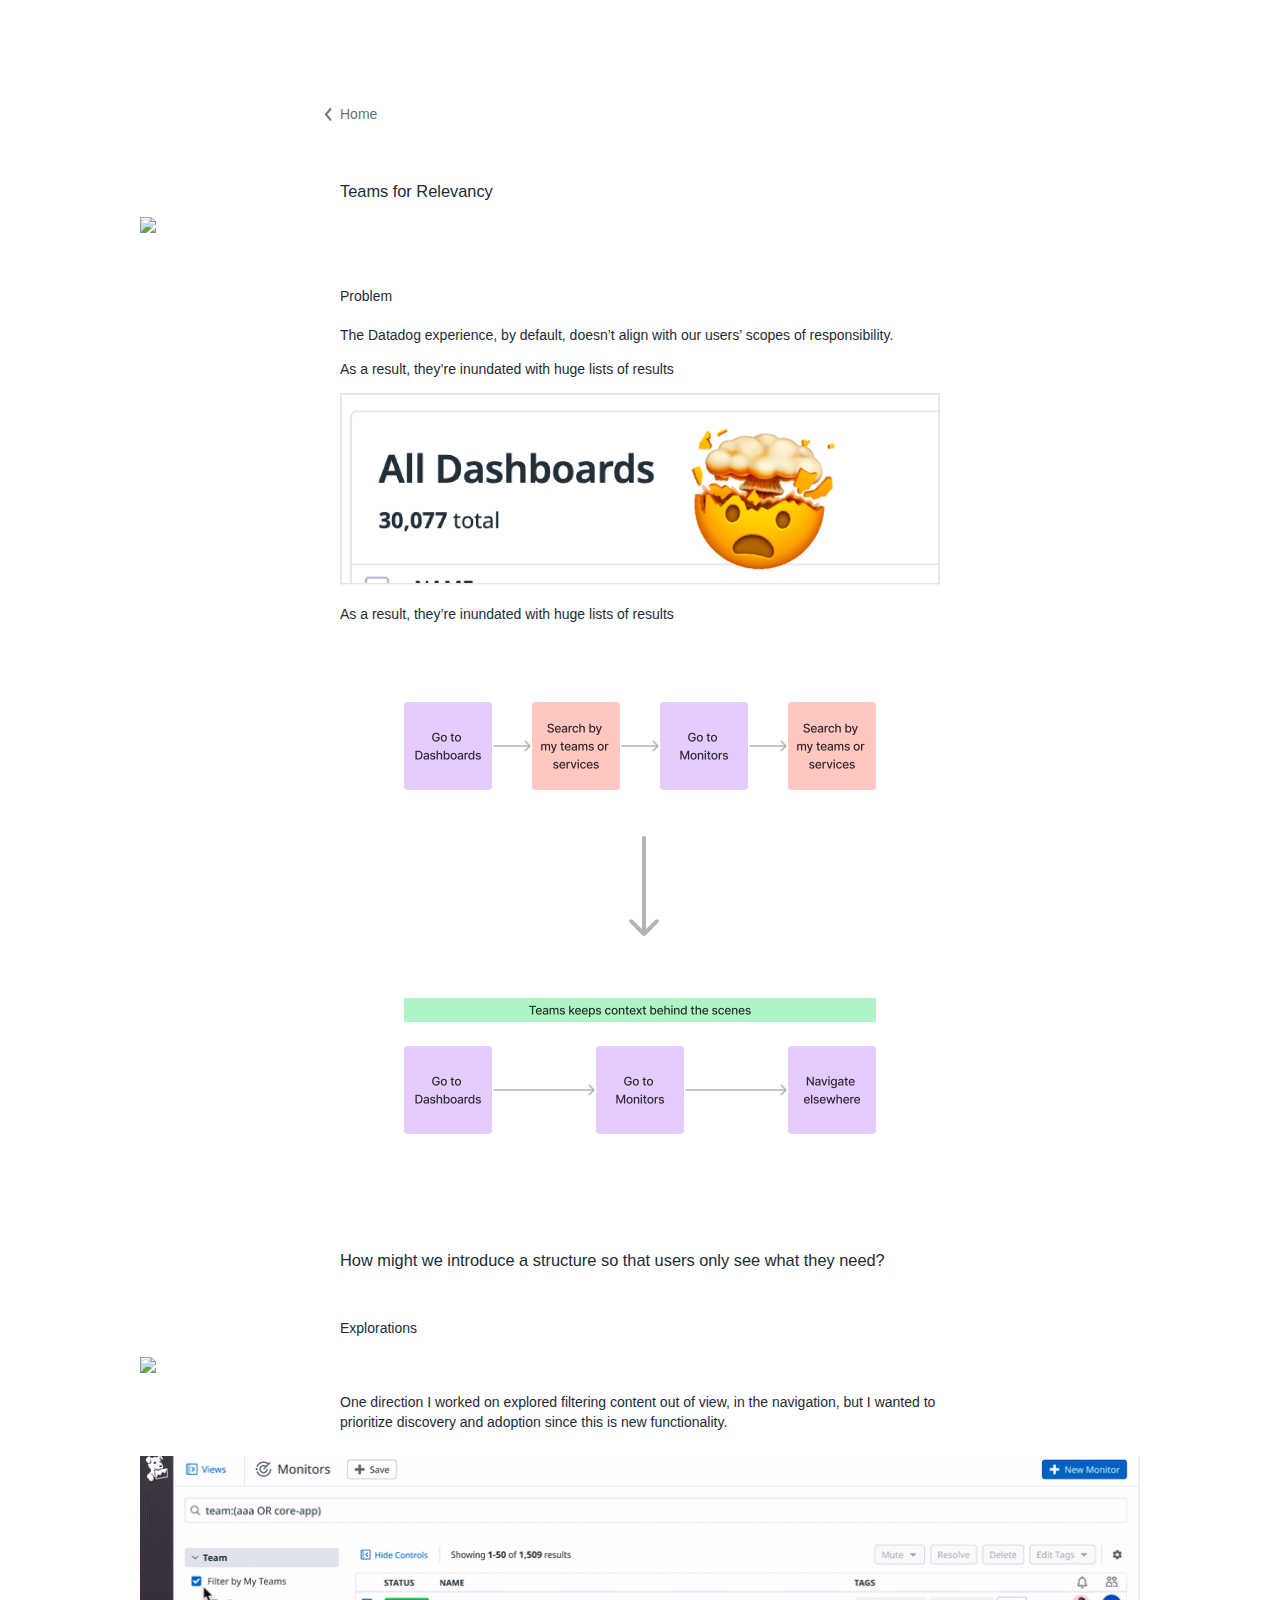
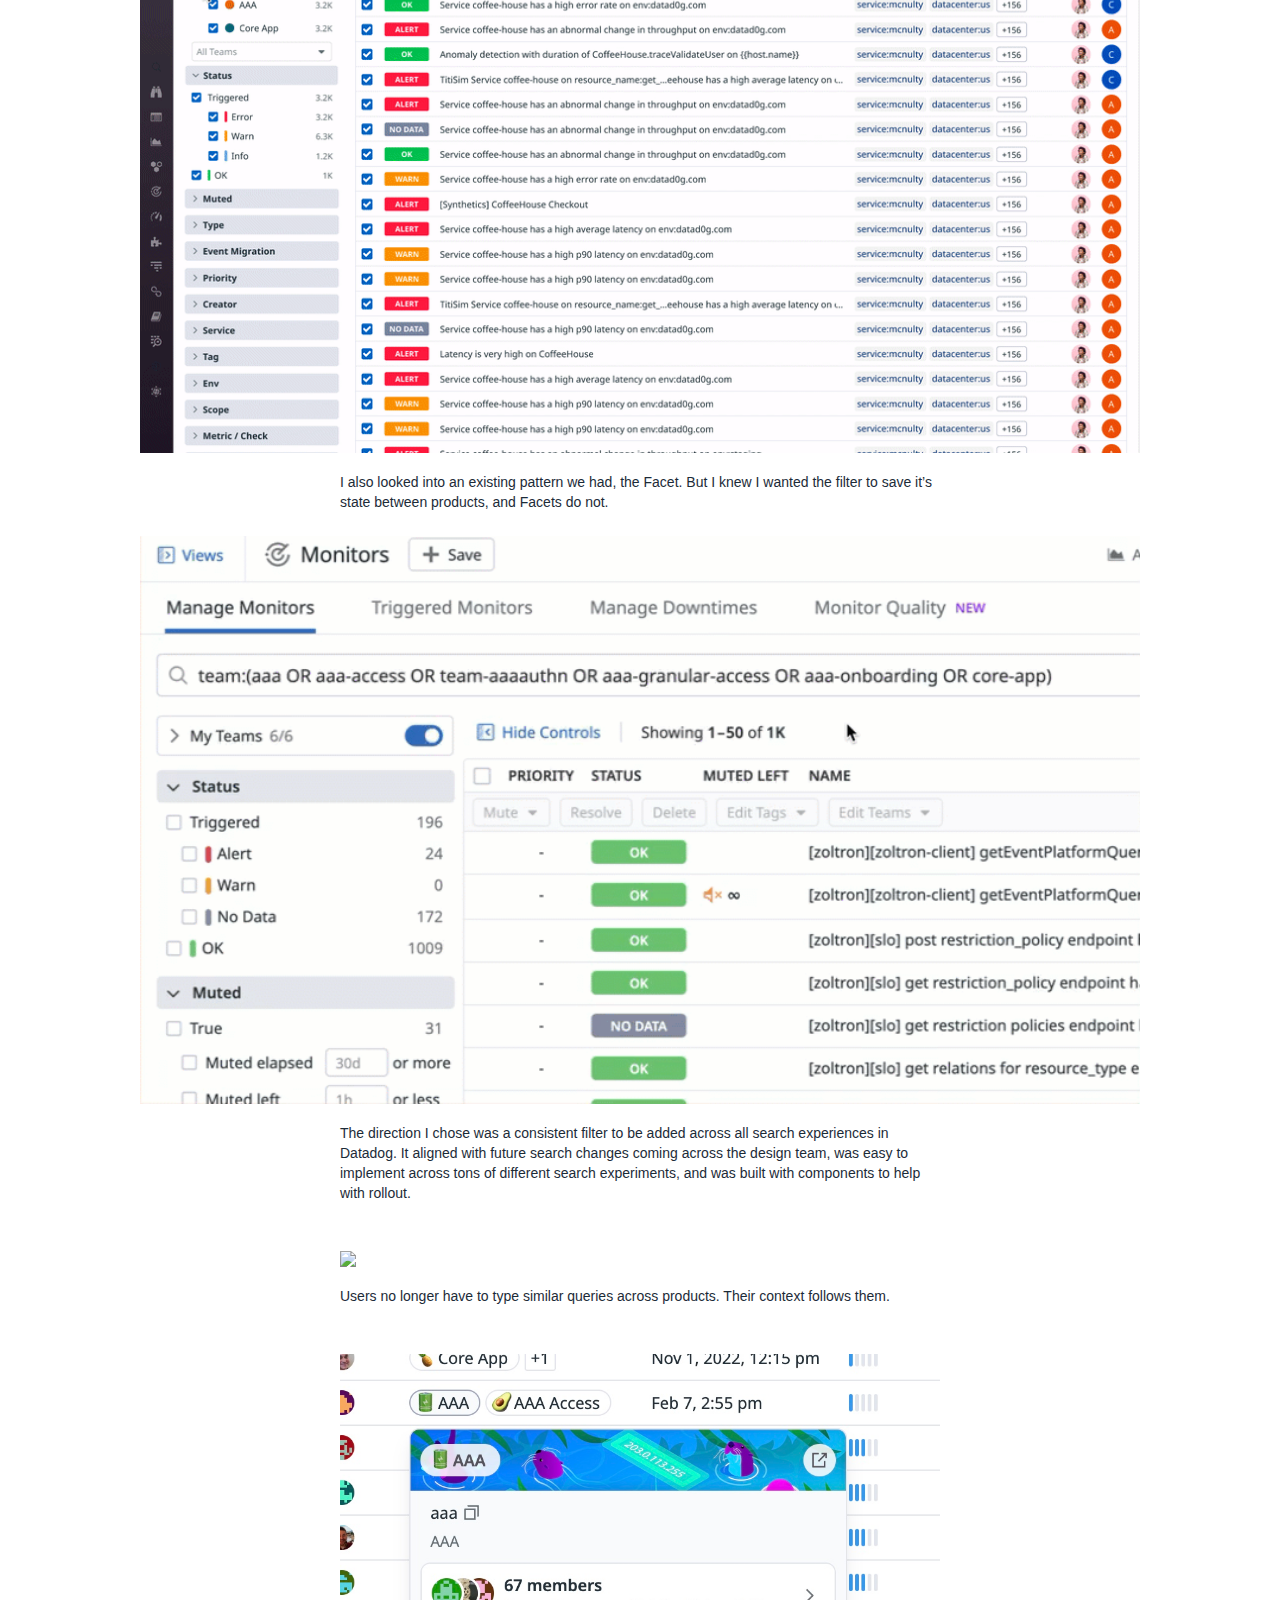
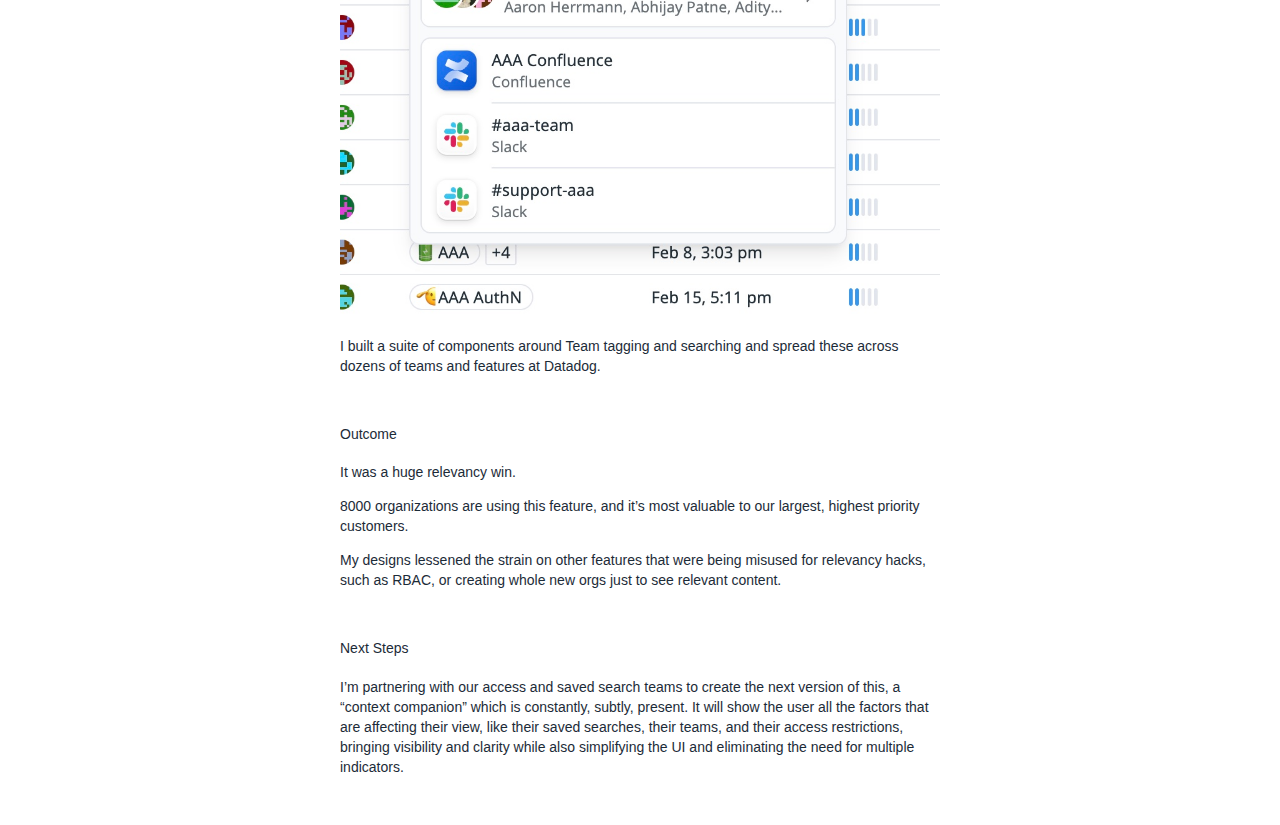
==== projects/team-filter.html @ fc471857 "all content added, styles to be cleaned up" ====
<!DOCTYPE html>
<html lang="en">
  <head>
    <meta charset="UTF-8">
    <meta name="viewport" content="width=device-width, initial-scale=1.0">
    <meta http-equiv="X-UA-Compatible" content="ie=edge">
    <title>Gianni Mancinelli</title>
    <link rel="stylesheet" href="../styles.css">
    <link rel="shortcut icon" type="image/x-icon" href="favicon.ico"/>
  </head>

  <body>
    <div class="project-page">
        <a class="link project-page__link" href="../index.html"><img src="../assets/ui/chevron-left.svg" />Home</a>
        <h3 class="project-page__header">Teams for Relevancy</h3>
        <section class="project-page__section">
          <img class="project-page__image full-bleed" src="../assets/images/TeamsRelevancy.gif" />
        </section>
        <section class="project-page__section">
          <h4 class="project-page__section-header">Problem</h4>          
          <p>
            The Datadog experience, by default, doesn’t align with our users’ scopes of responsibility.
          </p>
          <p>
            As a result, they’re inundated with huge lists of results
          </p>
          <img class="project-page__image" src="../assets/images/Imagesof50kresults.png" />
          <p>
            As a result, they’re inundated with huge lists of results
          </p>
          <img class="project-page__image" src="../assets/images/SimpleUserFlowSayingDashboards.png" />
        </section>
        <h3 class="project-page__subheader">How might we introduce a structure so that users only see what they need?</h3>
        <section class="project-page__section">
          <h4 class="project-page__section-header">Explorations</h4>
          <img class="project-page__image full-bleed" src="../assets/images/NavOnly.gif" />
          <p class="project-page__image-description primary">
            One direction I worked on explored filtering content out of view, in the navigation, but I wanted to prioritize discovery and adoption since this is new functionality.
          </p>
          <img class="project-page__image full-bleed" src="../assets/images/facet.gif" />
          <p class="project-page__image-description primary">
            I also looked into an existing pattern we had, the Facet. But I knew I wanted the filter to save it’s state between products, and Facets do not.
          </p>
          <img class="project-page__image full-bleed" src="../assets/images/TeamsFilter.gif" />
          <p class="project-page__image-description primary">
            The direction I chose was a consistent filter to be added across all search experiences in Datadog. It aligned with future search changes coming across the design team, was easy to implement across tons of different search experiments, and was built with components to help with rollout.
          </p>
        </section>
        <section class="project-page__section">
            <img class="project-page__image" src="../assets/images/TeamsRelevancy.gif" />
            <p class="project-page__image-description primary">
                Users no longer have to type similar queries across products. Their context follows them.
            </p>
        </section>
        <section class="project-page__section">
            <img class="project-page__image" src="../assets/images/teampillpopover.jpg" />
            <p class="project-page__image-description primary">
                I built a suite of components around Team tagging and searching and spread these across dozens of teams and features at Datadog.
            </p>
        </section>
        <section class="project-page__section">
            <h4 class="project-page__section-header">Outcome</h4>
            <p>
                It was a huge relevancy win.
            </p>
            <p>
                8000 organizations are using this feature, and it’s most valuable to our largest, highest priority customers.
            </p>
            <p>
                My designs lessened the strain on other features that were being misused for relevancy hacks, such as RBAC, or creating whole new orgs just to see relevant content.
            </p>
        </section>
        <section class="project-page__section">
            <h4 class="project-page__section-header">Next Steps</h4>
            <p>
                I’m partnering with our access and saved search teams to create the next version of this, a “context companion” which is constantly, subtly, present. It will show the user all the factors that are affecting their view, like their saved searches, their teams, and their access restrictions, bringing visibility and clarity while also simplifying the UI and eliminating the need for multiple indicators.
            </p>
        </section>
      </div>
	
    <script src="index.js"></script>
  </body>
</html>
---- styles.css ----
@font-face {
    font-family: AntiFont;
    src: url("./assets/fonts/AntiDesign-Anti-Font-4.otf") format("opentype");
}

body {
    font-size: 14px;
    font-family: -apple-system, BlinkMacSystemFont, sans-serif;
    font-weight: 200;
    color: #1C2B38;
}

#header {
    width: 540px;
    margin-bottom: 104px;
}

#header text {
    font-family: AntiFont;
}

#about {
    max-width: fit-content;
    margin: 250px auto 180px auto;
}

#personal {
    max-width: fit-content;
    margin: auto;
}

#contact {
    margin-top: 16px;
}

.link {
    margin: 0;
    opacity: 68%;
    display: block;
    text-decoration: inherit;
    color: inherit;
    width: fit-content;
}

.link:hover {
    text-decoration: none;
    opacity: 100%;;
}

#project-list {
   display: flex;
   flex-direction: column; 
   align-items: center;
}

.project {
    color: inherit;
    text-decoration: inherit;
    max-width: 600px;
    width: 100%;
    border: 2px solid;
    border-color: #666D74;
    margin-bottom: 80px;
}

.project img {
    max-width: 100%;
    display: block;
}

.project-details {
    border-top: 2px solid;
    border-color: #666D74;
    padding: 24px;
}

.project-details .title {
    font-weight: 600;
    margin-top: 0px;
}

.project-details p {
    margin-bottom: 0px;
}

.project-page {
    box-sizing: border-box; 
    margin: auto;
    max-width: 1000px;
}

.project-page * {
    padding: 0 200px 0 200px;
}

.project-page section {
    padding: 0;
}

.project-page .full-bleed {
    padding: 0;
}

.project-page__header {
    font-weight: 450;
}

.project-page__subheader {
    font-weight: 450;
    margin-bottom: 48px;
}

.project-page__image {
    width: 100%;
    box-sizing: border-box;
}

.project-page__section {
    margin-bottom: 48px;
    line-height: 20px;
}

.project-page__section-header {
    font-weight: 500;
}

.project-page__image-description {
    opacity: 68%;
    font-size: 14px;
    text-align: center;
    margin-bottom: 24px;
}

.project-page__image-description.primary {
    opacity: 100%;
    text-align: left;
}

.project-page__link {
    display: flex;
    align-items: center;
    margin-top: 102px;
    margin-bottom: 56px;
    margin-left: -24px;
}

.project-page__link img {
    padding: 0px;
}

.project-page li {
    padding: 0px;
}

.project-page ul {
    margin-left: 24px;
}

@media screen and (max-width: 1063px) {
    #home-page {
        margin: auto 22px auto 22px;
    }

    #header {
        margin-bottom: 42px;
        white-space: nowrap;
        margin-left: auto;
        width: 100%;
    }

    #about {
        margin: 106px 0 72px 0;
        max-width: none;
    }

    #personal {
        margin: initial;
        max-width: none;
    }

    .project-page {
        max-width: 280px;
    }

    .project-page__link {
        margin-top: 52px;
    }

    .project-page * {
        padding: 0;
    }
    
}
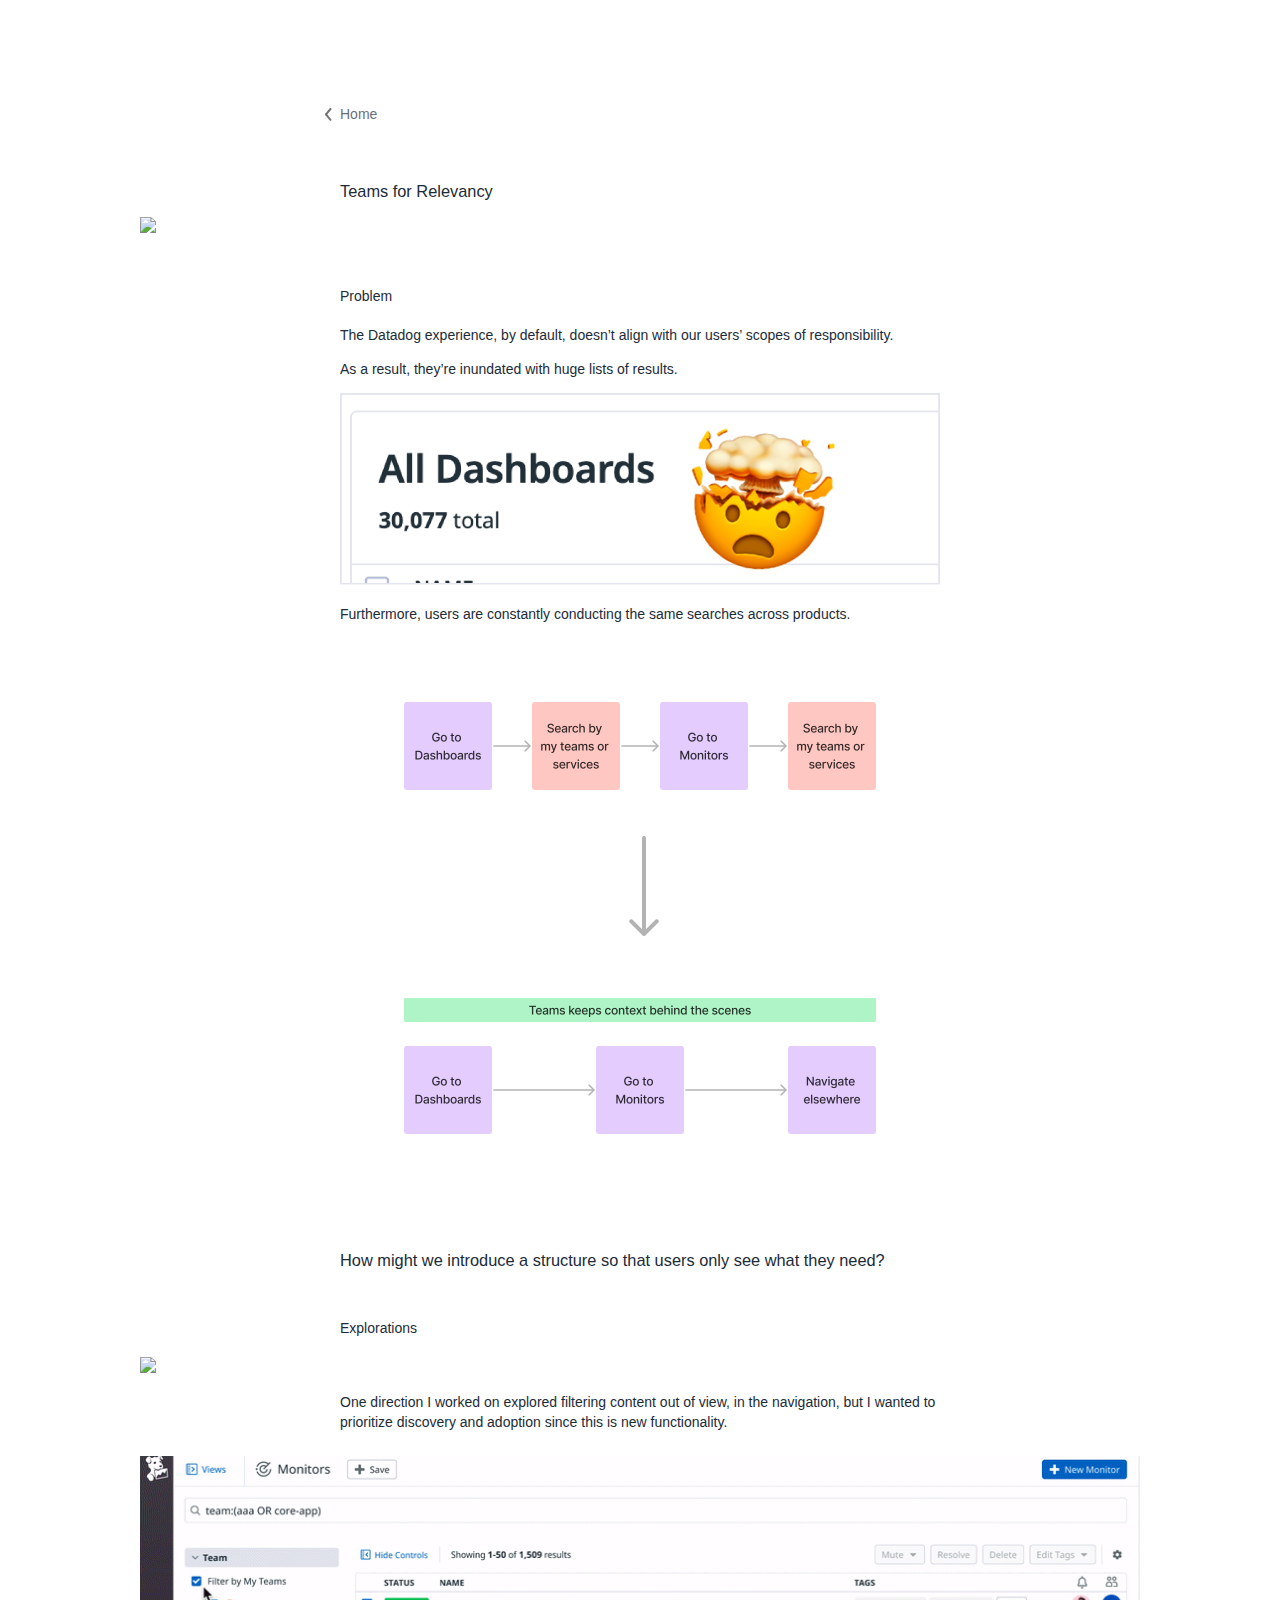
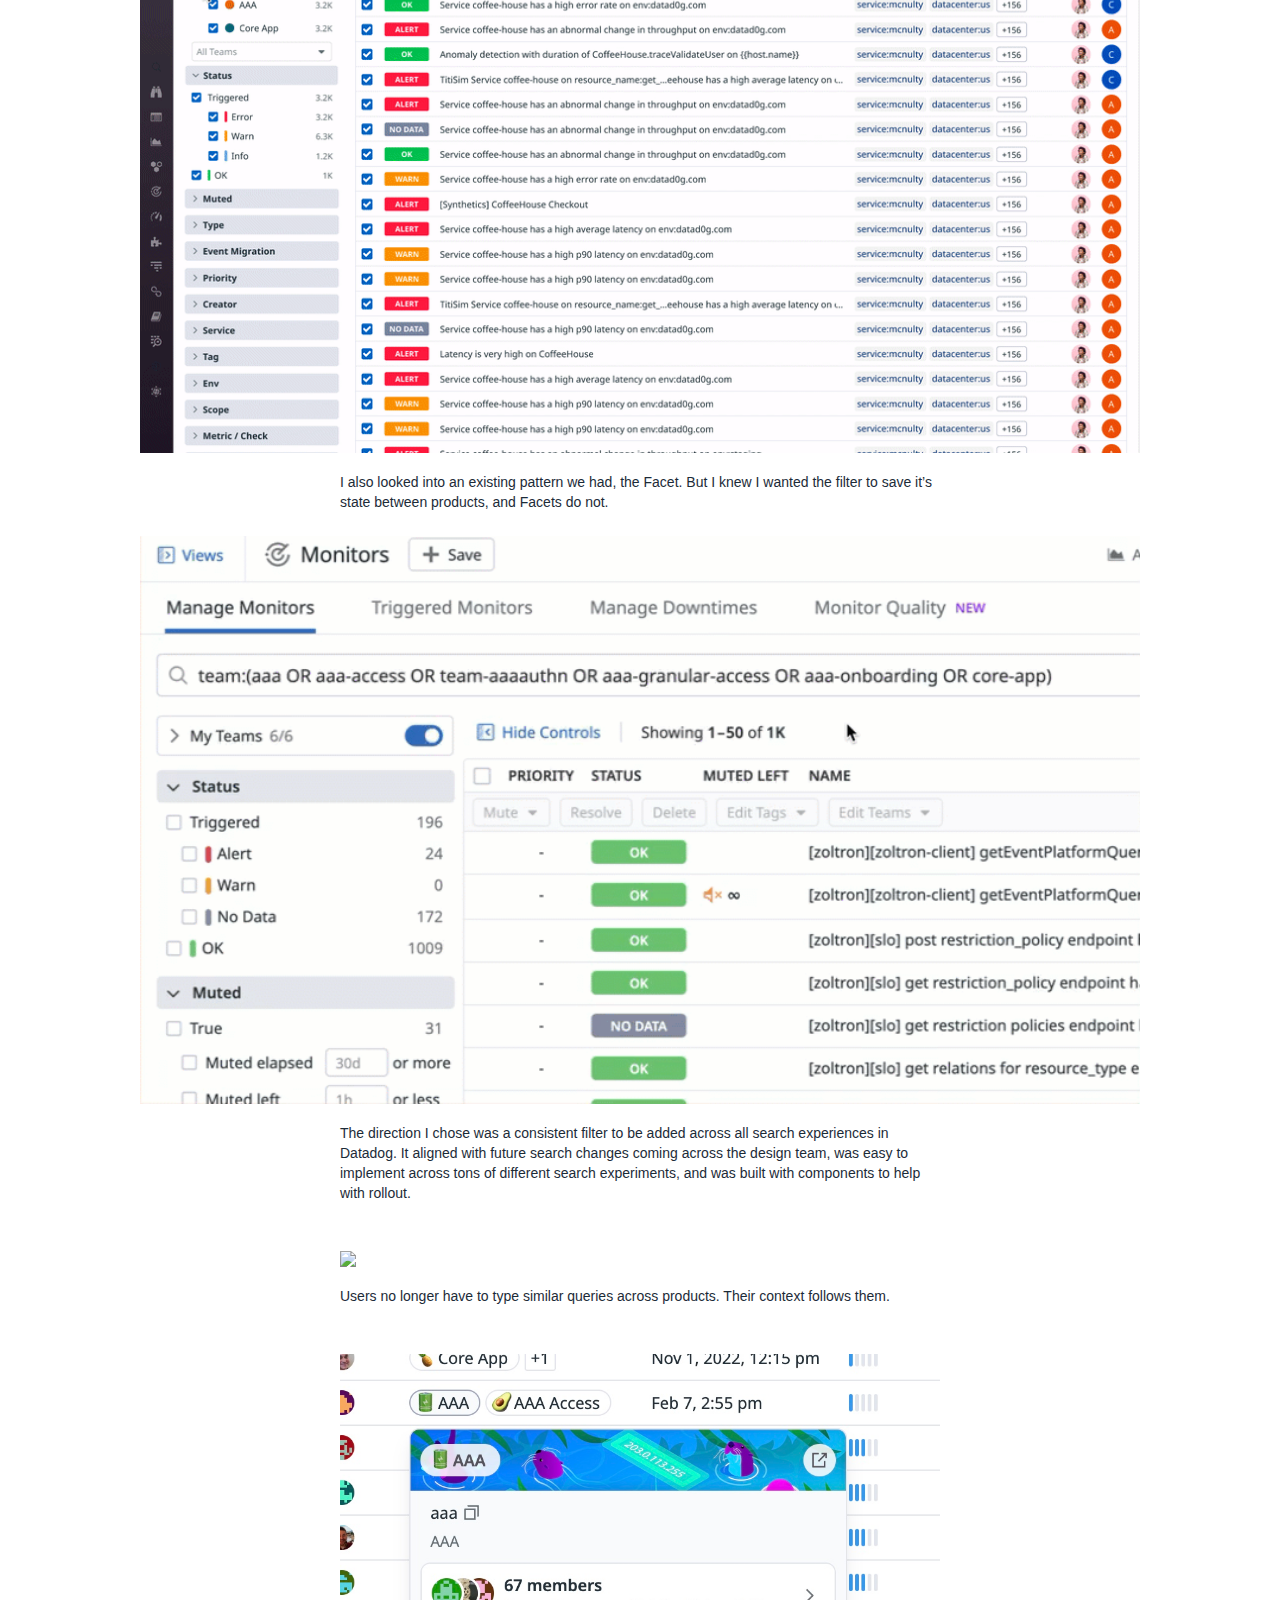
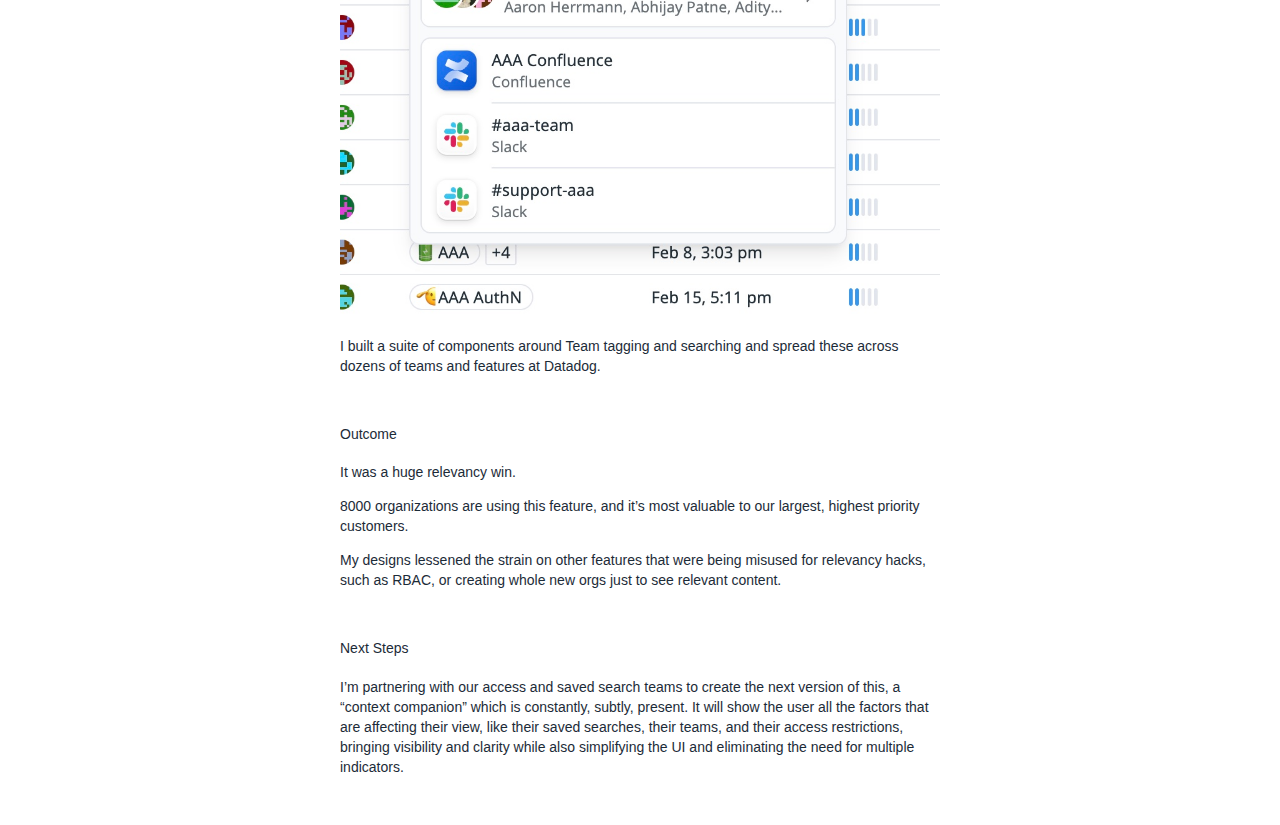
==== commit a1d0cf0e: "Update team-filter.html" ====
--- a/projects/team-filter.html
+++ b/projects/team-filter.html
@@ -22,11 +22,11 @@
             The Datadog experience, by default, doesn’t align with our users’ scopes of responsibility.
           </p>
           <p>
-            As a result, they’re inundated with huge lists of results
+            As a result, they’re inundated with huge lists of results.
           </p>
           <img class="project-page__image" src="../assets/images/Imagesof50kresults.png" />
           <p>
-            As a result, they’re inundated with huge lists of results
+            Furthermore, users are constantly conducting the same searches across products.
           </p>
           <img class="project-page__image" src="../assets/images/SimpleUserFlowSayingDashboards.png" />
         </section>
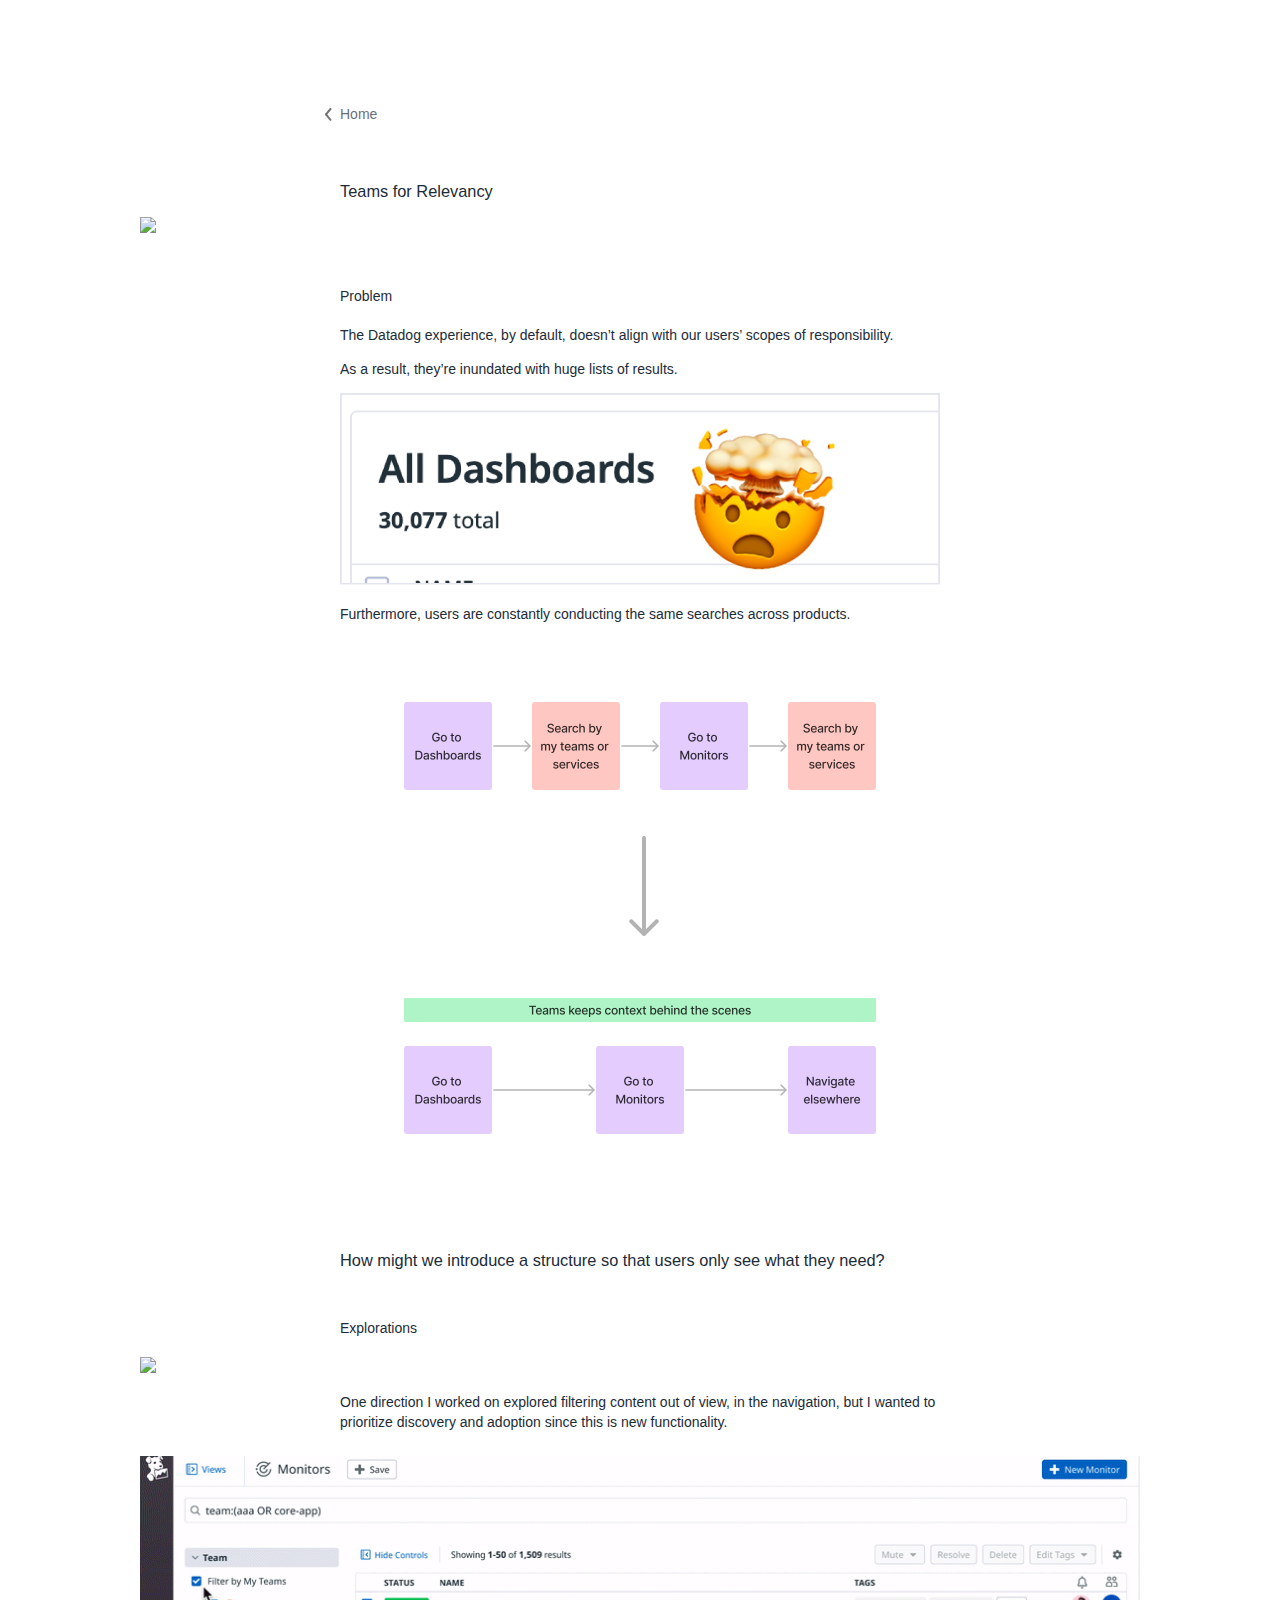
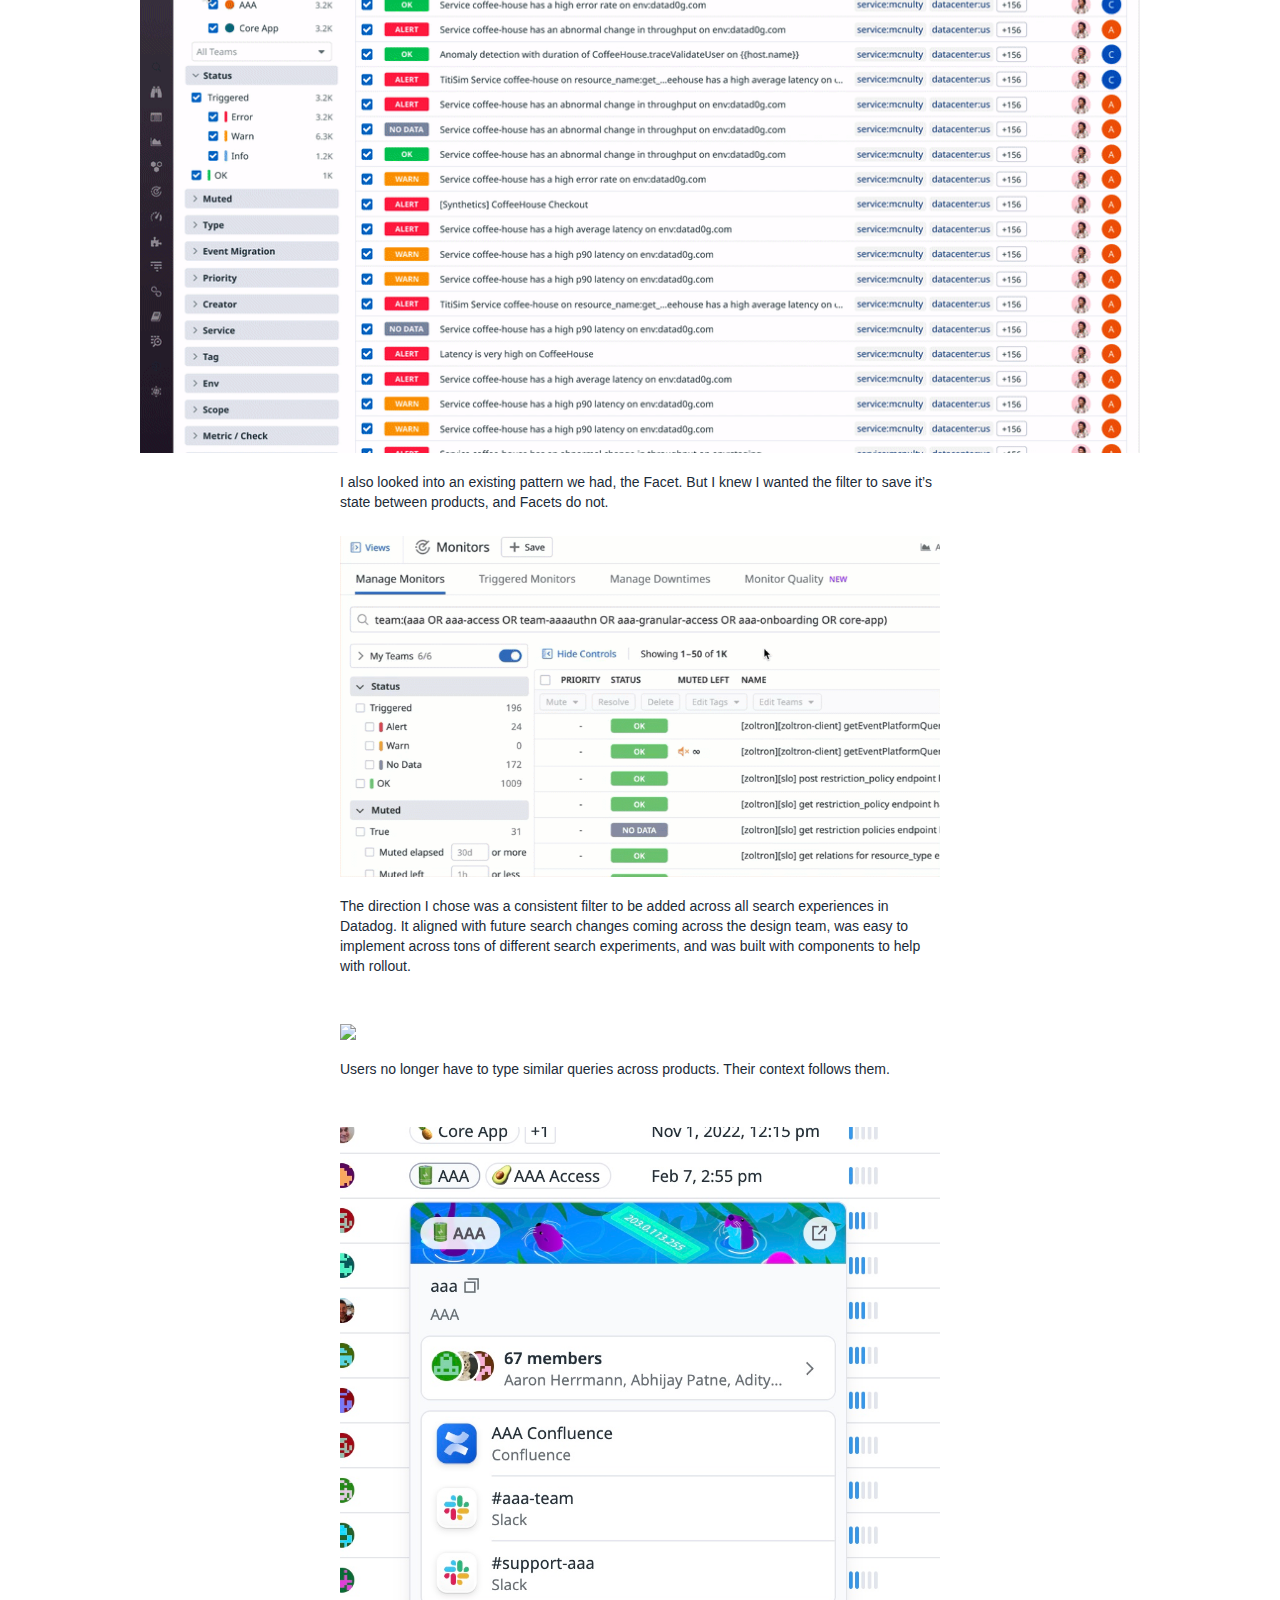
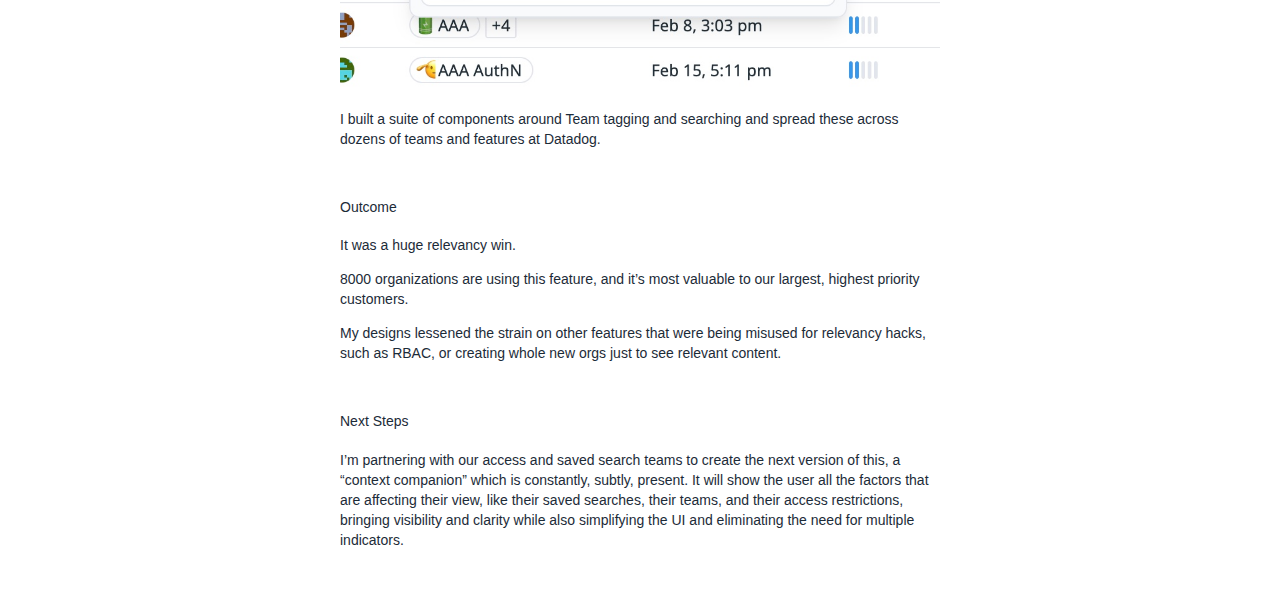
==== commit a8eaff5b: "new back link href" ====
--- a/projects/team-filter.html
+++ b/projects/team-filter.html
@@ -6,12 +6,12 @@
     <meta http-equiv="X-UA-Compatible" content="ie=edge">
     <title>Gianni Mancinelli</title>
     <link rel="stylesheet" href="../styles.css">
-    <link rel="shortcut icon" type="image/x-icon" href="favicon.ico"/>
+    <link rel="shortcut icon" type="image/x-icon" href="../assets/images/favicon.ico"/>
   </head>
 
   <body>
     <div class="project-page">
-        <a class="link project-page__link" href="../index.html"><img src="../assets/ui/chevron-left.svg" />Home</a>
+        <a class="link project-page__link" href="https://giannimancinelli.com"><img src="../assets/ui/chevron-left.svg" />Home</a>
         <h3 class="project-page__header">Teams for Relevancy</h3>
         <section class="project-page__section">
           <img class="project-page__image full-bleed" src="../assets/images/TeamsRelevancy.gif" />
@@ -41,7 +41,7 @@
           <p class="project-page__image-description primary">
             I also looked into an existing pattern we had, the Facet. But I knew I wanted the filter to save it’s state between products, and Facets do not.
           </p>
-          <img class="project-page__image full-bleed" src="../assets/images/TeamsFilter.gif" />
+          <img class="project-page__image" src="../assets/images/TeamsFilter.gif" />
           <p class="project-page__image-description primary">
             The direction I chose was a consistent filter to be added across all search experiences in Datadog. It aligned with future search changes coming across the design team, was easy to implement across tons of different search experiments, and was built with components to help with rollout.
           </p>
